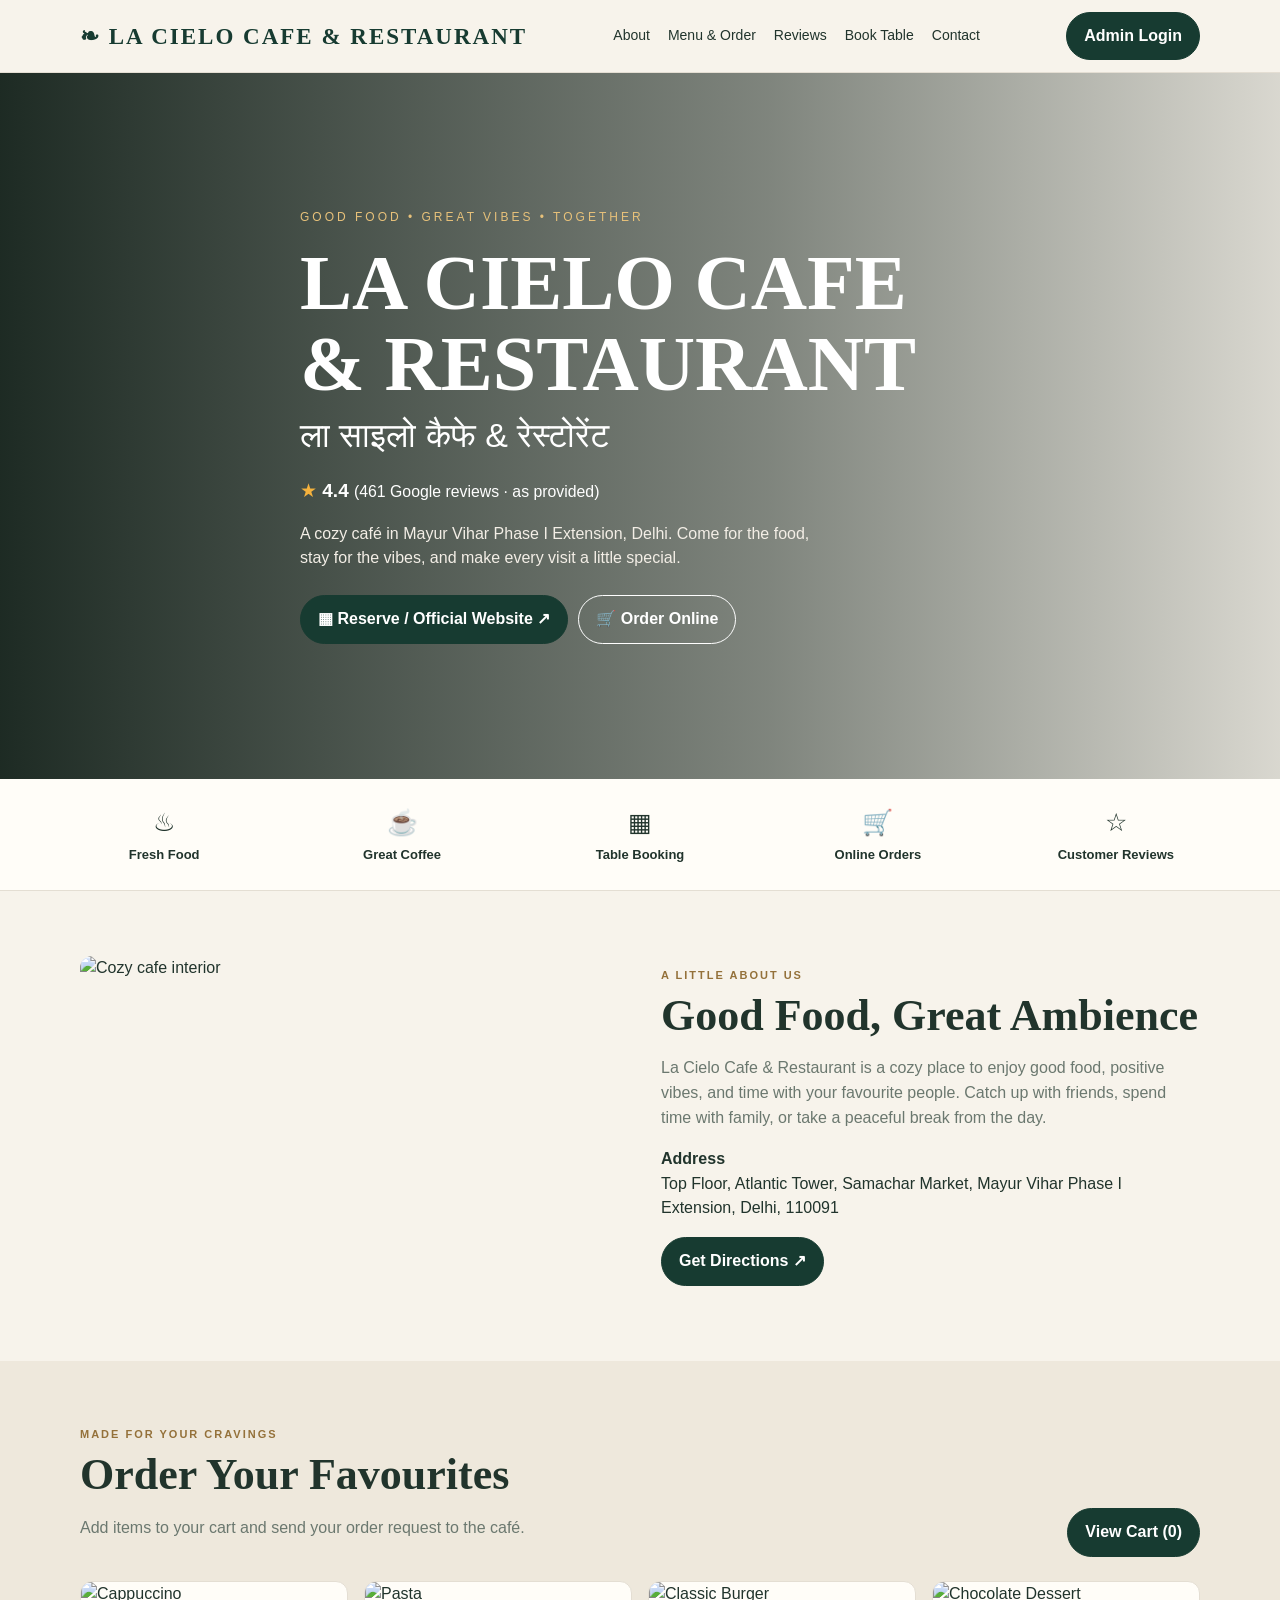
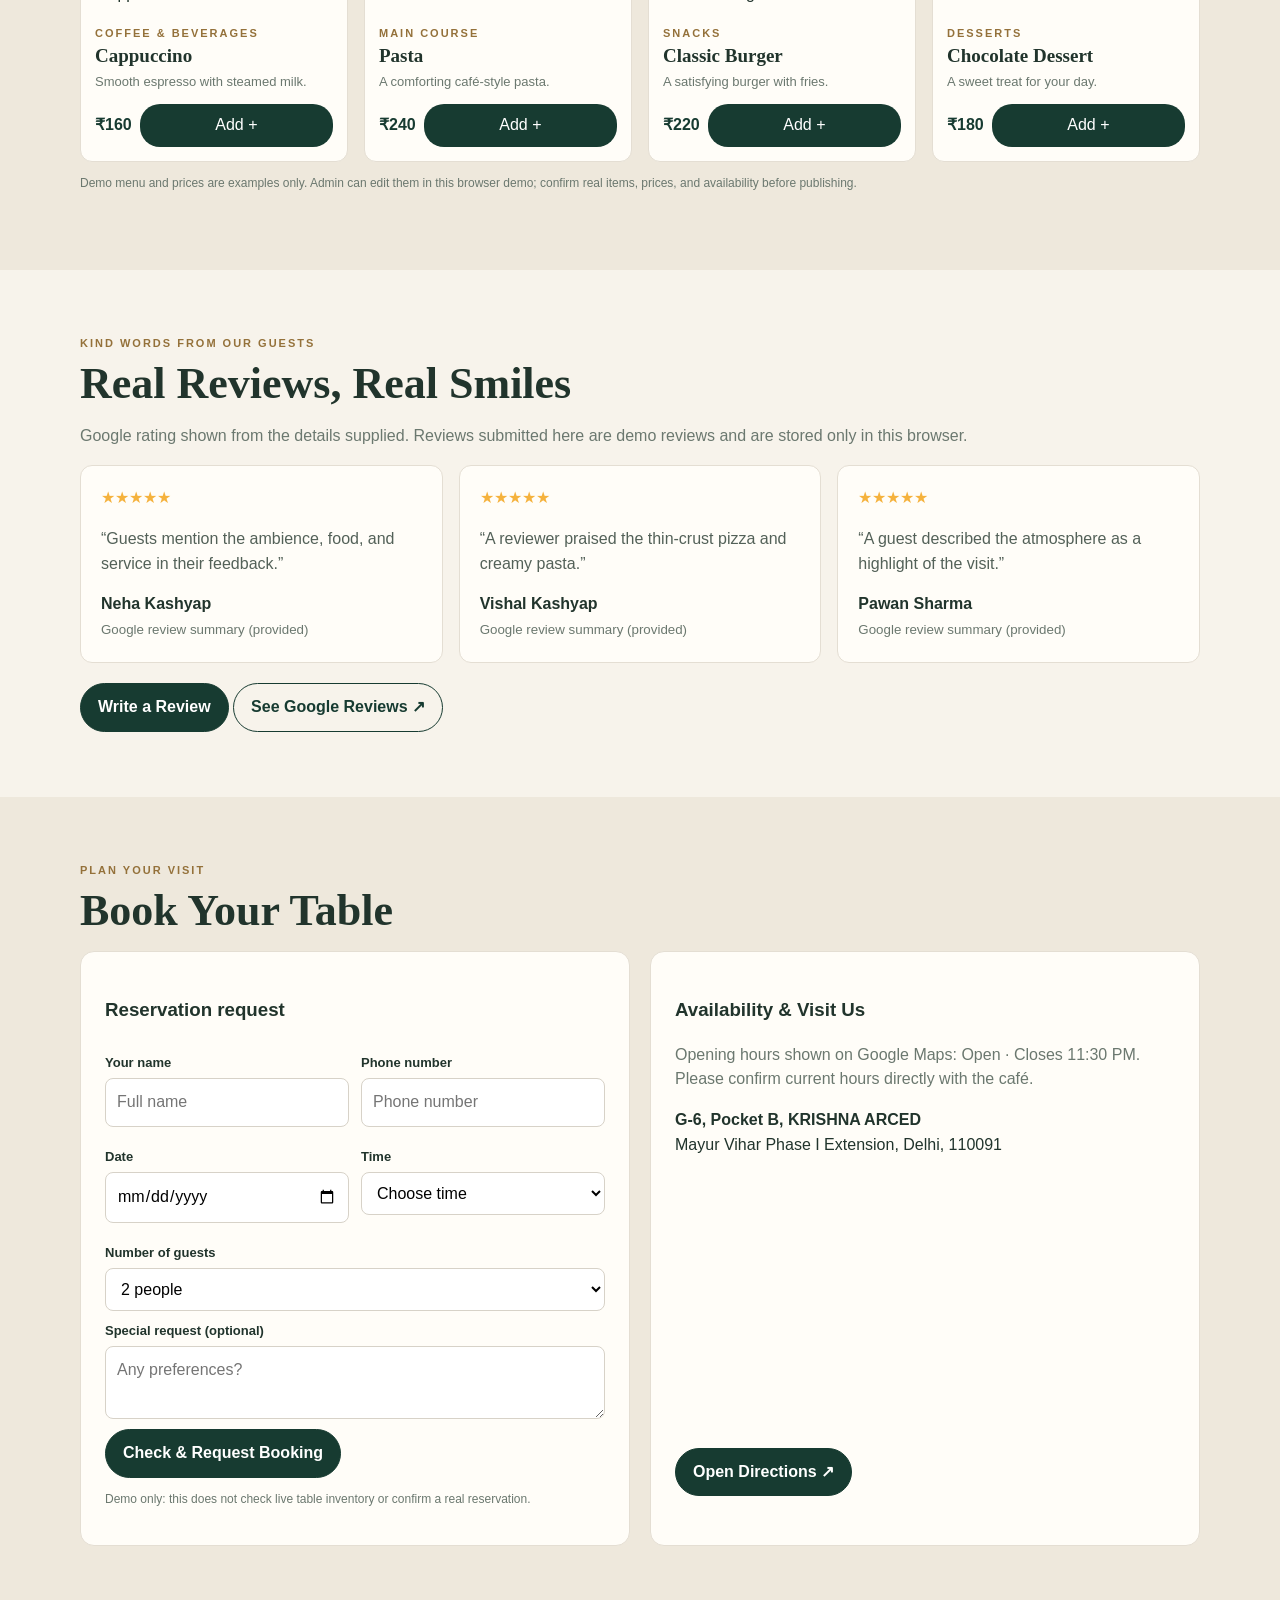
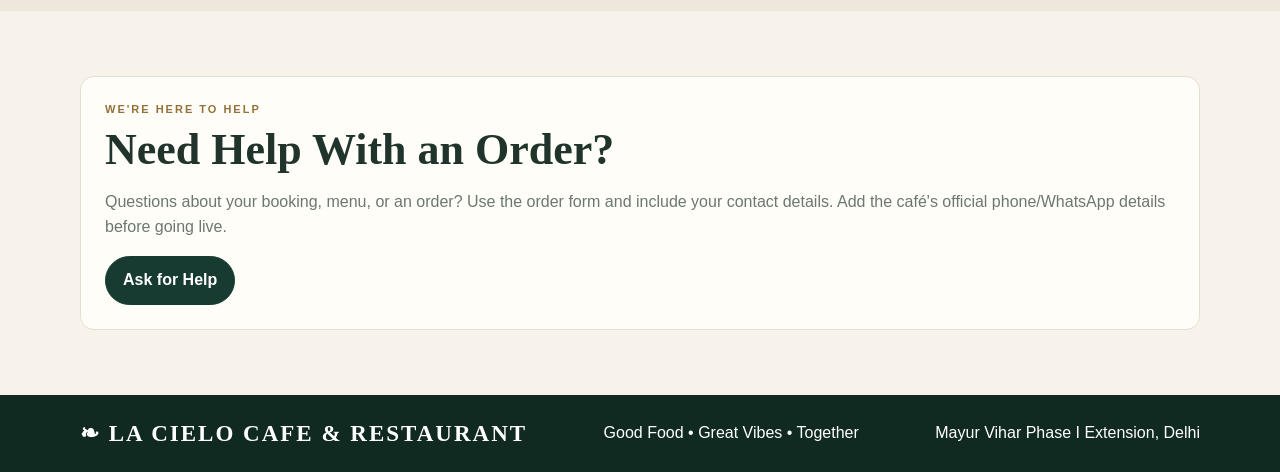
==== index.html @ ee60c6c1 "Add homepage for preview" ====
<!DOCTYPE html>
<html lang="en">
<head>
<meta charset="UTF-8"><meta name="viewport" content="width=device-width, initial-scale=1">
<title>LA CIELO CAFE & RESTAURANT | Good Food • Great Vibes</title>
<style>
:root{--g:#173b31;--g2:#245343;--cream:#f7f3eb;--gold:#dba64a;--ink:#21342c;--muted:#6b786f;--line:#e4ded3;--white:#fffdf8}
*{box-sizing:border-box}html{scroll-behavior:smooth}body{margin:0;background:var(--cream);color:var(--ink);font:16px/1.55 Arial,sans-serif}a{color:inherit;text-decoration:none}button,input,select,textarea{font:inherit}button,.btn{cursor:pointer}.wrap{width:min(1120px,92%);margin:auto}.top{position:sticky;top:0;z-index:10;background:#f7f3ebf2;border-bottom:1px solid var(--line);backdrop-filter:blur(12px)}.nav{height:72px;display:flex;align-items:center;justify-content:space-between;gap:18px}.logo{font:700 23px Georgia,serif;letter-spacing:2px;color:var(--g)}.navlinks{display:flex;gap:18px;font-size:14px}.btn{display:inline-block;border:1px solid var(--g);background:var(--g);color:white;padding:11px 17px;border-radius:28px;font-weight:bold}.btn:hover{background:var(--g2)}.btn.alt{background:transparent;color:var(--g)}.hero{color:white;min-height:490px;display:flex;align-items:center;background:linear-gradient(90deg,#081710e8,#08171080 60%,#08171020),url('https://images.unsplash.com/photo-1554118811-1e0d58224f24?auto=format&fit=crop&w=1800&q=85') center/cover}.hero-inner{padding:70px 0;max-width:680px}.eyebrow{text-transform:uppercase;letter-spacing:3px;color:#e7c17a;font-size:12px}.hero h1{font:700 clamp(44px,7vw,78px)/1.05 Georgia,serif;margin:15px 0 4px}.hindi{font-size:34px;margin-bottom:14px}.rating{font-size:19px;margin:12px 0}.star{color:#f5b23d}.hero p{max-width:520px;color:#f3eee6}.actions{display:flex;gap:10px;flex-wrap:wrap;margin-top:24px}.features{display:grid;grid-template-columns:repeat(5,1fr);background:var(--white);padding:24px 4%;text-align:center;border-bottom:1px solid var(--line);gap:12px}.features span{display:block;font-size:25px}.features b{font-size:13px}section{padding:65px 0}.label{font-size:11px;text-transform:uppercase;letter-spacing:2px;color:#94713a;font-weight:bold}.heading{font:700 clamp(30px,4vw,44px)/1.1 Georgia,serif;margin:8px 0 16px}.muted{color:var(--muted)}.about{display:grid;grid-template-columns:1fr 1fr;gap:42px;align-items:center}.about img{width:100%;height:340px;object-fit:cover;border-radius:12px}.menu-bg{background:#eee8dc}.menu-head{display:flex;justify-content:space-between;align-items:end;gap:20px;margin-bottom:24px}.cards{display:grid;grid-template-columns:repeat(4,1fr);gap:16px}.card{background:var(--white);border:1px solid var(--line);border-radius:12px;overflow:hidden}.card img{width:100%;height:155px;object-fit:cover}.card-body{padding:14px}.card h3{font:700 19px Georgia,serif;margin:0 0 5px}.card p{font-size:13px;color:var(--muted);margin:0 0 12px}.price{font-weight:bold;color:var(--g)}.card button{width:100%;border:0;border-radius:20px;background:var(--g);color:white;padding:9px}.reviews{display:grid;grid-template-columns:repeat(3,1fr);gap:16px}.review{background:var(--white);border:1px solid var(--line);padding:20px;border-radius:12px}.review p{color:#536158}.review small{color:var(--muted)}.booking-grid{display:grid;grid-template-columns:1fr 1fr;gap:20px}.panel{background:var(--white);padding:24px;border:1px solid var(--line);border-radius:14px}.field{display:flex;flex-direction:column;gap:5px;margin:10px 0}.field input,.field select,.field textarea{width:100%;padding:11px;border:1px solid #d7d2c8;border-radius:8px;background:white}.field label{font-size:13px;font-weight:bold}.field-row{display:grid;grid-template-columns:1fr 1fr;gap:12px}.map{width:100%;height:250px;border:0;border-radius:12px}.foot{background:#102a22;color:white;padding:25px 0}.foot-inner{display:flex;justify-content:space-between;gap:20px;align-items:center}.admin-wrap{background:#e9eee9}.admin-top{display:flex;align-items:center;justify-content:space-between;gap:15px;flex-wrap:wrap}.admin-grid{display:grid;grid-template-columns:repeat(3,1fr);gap:14px;margin:20px 0}.stat{padding:18px;background:white;border-radius:10px;border:1px solid var(--line)}.stat strong{font-size:28px;display:block;color:var(--g)}.admin-table{width:100%;border-collapse:collapse;background:white;border-radius:10px;overflow:hidden}.admin-table th,.admin-table td{text-align:left;padding:11px;border-bottom:1px solid var(--line);font-size:13px}.admin-table th{background:#f1f4f0}.smallbtn{border:0;background:var(--g);color:white;padding:7px 10px;border-radius:7px;margin:2px}.smallbtn.red{background:#a33c34}.hidden{display:none!important}.note{font-size:12px;color:var(--muted)}.toast{position:fixed;bottom:20px;right:20px;background:var(--g);color:white;padding:13px 18px;border-radius:10px;display:none;z-index:50;box-shadow:0 5px 25px #0002}.cartbar{position:fixed;bottom:0;left:0;right:0;background:var(--g);color:white;padding:12px 4%;display:none;justify-content:space-between;align-items:center;z-index:8}.modal{position:fixed;inset:0;background:#0009;display:none;align-items:center;justify-content:center;padding:18px;z-index:30}.modal-box{background:var(--cream);padding:24px;border-radius:14px;width:min(540px,100%);max-height:90vh;overflow:auto}.modal-head{display:flex;justify-content:space-between;align-items:center}.x{border:0;background:transparent;font-size:25px}
@media(max-width:800px){.navlinks{display:none}.cards{grid-template-columns:repeat(2,1fr)}.features{grid-template-columns:repeat(3,1fr)}.reviews{grid-template-columns:1fr}.about,.booking-grid{grid-template-columns:1fr}.admin-grid{grid-template-columns:1fr}.hero{min-height:480px}.menu-head{align-items:flex-start;flex-direction:column}}
@media(max-width:500px){.cards{gap:9px}.card img{height:115px}.card-body{padding:10px}.card h3{font-size:16px}.field-row{grid-template-columns:1fr}.foot-inner{flex-direction:column;text-align:center}.features b{font-size:11px}.hero-inner{padding:50px 0}}
</style>
</head>
<body>
<header class="top"><div class="wrap nav"><a href="#home" class="logo">❧ LA CIELO CAFE & RESTAURANT</a><nav class="navlinks"><a href="#about">About</a><a href="#menu">Menu & Order</a><a href="#reviews">Reviews</a><a href="#booking">Book Table</a><a href="#visit">Contact</a></nav><button class="btn" onclick="openAdminLogin()">Admin Login</button></div></header>
<main>
<section class="hero" id="home"><div class="wrap hero-inner"><div class="eyebrow">Good Food • Great Vibes • Together</div><h1>LA CIELO CAFE & RESTAURANT</h1><div class="hindi">ला साइलो कैफे & रेस्टोरेंट</div><div class="rating"><span class="star">★</span> <b>4.4</b> <small>(461 Google reviews · as provided)</small></div><p>A cozy café in Mayur Vihar Phase I Extension, Delhi. Come for the food, stay for the vibes, and make every visit a little special.</p><div class="actions"><a class="btn" target="_blank" rel="noopener" href="https://lacielocafe.vercel.app/">▦ Reserve / Official Website ↗</a><a class="btn alt" style="border-color:white;color:white" href="#menu">🛒 Order Online</a></div></div></section>
<div class="features"><div><span>♨</span><b>Fresh Food</b></div><div><span>☕</span><b>Great Coffee</b></div><div><span>▦</span><b>Table Booking</b></div><div><span>🛒</span><b>Online Orders</b></div><div><span>☆</span><b>Customer Reviews</b></div></div>
<section id="about"><div class="wrap about"><img id="aboutPhoto" src="https://images.unsplash.com/photo-1554118811-1e0d58224f24?auto=format&fit=crop&w=1000&q=80" alt="Cozy cafe interior"><div><div class="label">A little about us</div><h2 class="heading">Good Food, Great Ambience</h2><p class="muted">La Cielo Cafe & Restaurant is a cozy place to enjoy good food, positive vibes, and time with your favourite people. Catch up with friends, spend time with family, or take a peaceful break from the day.</p><p><b>Address</b><br>Top Floor, Atlantic Tower, Samachar Market, Mayur Vihar Phase I Extension, Delhi, 110091</p><a class="btn" target="_blank" rel="noopener" href="https://www.google.com/maps/search/?api=1&query=LA+CIELO+CAFE+%26+RESTAURANT+Mayur+Vihar+Phase+II+Delhi">Get Directions ↗</a></div></div></section>
<section class="menu-bg" id="menu"><div class="wrap"><div class="menu-head"><div><div class="label">Made for your cravings</div><h2 class="heading">Order Your Favourites</h2><p class="muted">Add items to your cart and send your order request to the café.</p></div><button class="btn" onclick="openCart()">View Cart (<span id="cartCount">0</span>)</button></div><div class="cards" id="menuCards"></div><p class="note">Demo menu and prices are examples only. Admin can edit them in this browser demo; confirm real items, prices, and availability before publishing.</p></div></section>
<section id="reviews"><div class="wrap"><div class="label">Kind words from our guests</div><h2 class="heading">Real Reviews, Real Smiles</h2><p class="muted">Google rating shown from the details supplied. Reviews submitted here are demo reviews and are stored only in this browser.</p><div class="reviews" id="reviewCards"></div><div style="margin-top:20px"><button class="btn" onclick="openReview()">Write a Review</button> <a class="btn alt" target="_blank" rel="noopener" href="https://www.google.com/maps/search/?api=1&query=LA+CIELO+CAFE+%26+RESTAURANT+Mayur+Vihar+Phase+II+Delhi">See Google Reviews ↗</a></div></div></section>
<section class="menu-bg" id="booking"><div class="wrap"><div class="label">Plan your visit</div><h2 class="heading">Book Your Table</h2><div class="booking-grid"><form class="panel" id="bookingForm"><h3>Reservation request</h3><div class="field-row"><div class="field"><label for="bname">Your name</label><input id="bname" required placeholder="Full name"></div><div class="field"><label for="bphone">Phone number</label><input id="bphone" required type="tel" placeholder="Phone number"></div></div><div class="field-row"><div class="field"><label for="bdate">Date</label><input id="bdate" required type="date"></div><div class="field"><label for="btime">Time</label><select id="btime" required><option value="">Choose time</option><option>11:00 AM</option><option>12:00 PM</option><option>1:00 PM</option><option>2:00 PM</option><option>3:00 PM</option><option>4:00 PM</option><option>5:00 PM</option><option>6:00 PM</option><option>7:00 PM</option><option>8:00 PM</option><option>9:00 PM</option><option>10:00 PM</option></select></div></div><div class="field"><label for="bpeople">Number of guests</label><select id="bpeople"><option>1 person</option><option selected>2 people</option><option>3 people</option><option>4 people</option><option>5 people</option><option>6 people</option><option>7+ people</option></select></div><div class="field"><label for="bnotes">Special request (optional)</label><textarea id="bnotes" rows="2" placeholder="Any preferences?"></textarea></div><button class="btn" type="submit">Check & Request Booking</button><p class="note">Demo only: this does not check live table inventory or confirm a real reservation.</p></form><div class="panel"><h3>Availability & Visit Us</h3><p class="muted">Opening hours shown on Google Maps: Open · Closes 11:30 PM. Please confirm current hours directly with the café.</p><p><b>G-6, Pocket B, KRISHNA ARCED</b><br>Mayur Vihar Phase I Extension, Delhi, 110091</p><iframe class="map" loading="lazy" title="La Cielo Cafe & Restaurant map" src="https://maps.google.com/maps?q=Samachar%20Market%20Mayur%20Vihar%20Phase%20I%20Extension%20Delhi&t=&z=14&ie=UTF8&iwloc=&output=embed"></iframe><p><a class="btn" target="_blank" rel="noopener" href="https://www.google.com/maps/dir/?api=1&destination=LA+CIELO+CAFE+%26+RESTAURANT%2C+Mayur+Vihar+Phase+II%2C+Delhi">Open Directions ↗</a></p></div></div></div></section>
<section id="help"><div class="wrap panel"><div class="label">We're here to help</div><h2 class="heading">Need Help With an Order?</h2><p class="muted">Questions about your booking, menu, or an order? Use the order form and include your contact details. Add the café's official phone/WhatsApp details before going live.</p><button class="btn" onclick="openHelp()">Ask for Help</button></div></section>
<section id="admin" class="admin-wrap hidden"><div class="wrap"><div class="admin-top"><div><div class="label">Private workspace · demo</div><h2 class="heading">Cafe Admin Dashboard</h2></div><button class="btn alt" onclick="logoutAdmin()">Log Out</button></div><div class="admin-grid"><div class="stat">Orders in this browser<strong id="statOrders">0</strong></div><div class="stat">Table requests<strong id="statBookings">0</strong></div><div class="stat">Customer-submitted reviews<strong id="statReviews">0</strong></div></div><div class="panel"><h3>Manage menu</h3><form id="menuForm"><div class="field-row"><div class="field"><label>Item name</label><input id="mname" required placeholder="e.g. Cappuccino"></div><div class="field"><label>Price (₹)</label><input id="mprice" type="number" min="0" required placeholder="180"></div></div><div class="field-row"><div class="field"><label>Category</label><select id="mcat"><option>Coffee & Beverages</option><option>Snacks</option><option>Main Course</option><option>Desserts</option></select></div><div class="field"><label>Photo URL</label><input id="mphoto" placeholder="https://..."></div></div><div class="field"><label>Description</label><input id="mdesc" placeholder="Short item description"></div><button class="btn" type="submit">Add Menu Item</button></form><div id="adminMenu"></div></div><div class="panel" style="margin-top:18px"><h3>Manage gallery photo</h3><form id="photoForm"><div class="field"><label>Photo URL</label><input id="photourl" required placeholder="Paste a public image URL"></div><button class="btn" type="submit">Update About Photo</button></form><p class="note">This demo only changes the image in this browser. A live site needs cloud image storage.</p></div><div class="panel" style="margin-top:18px"><h3>Order requests</h3><div id="adminOrders"></div></div><div class="panel" style="margin-top:18px"><h3>Table booking requests</h3><div id="adminBookings"></div></div><div class="panel" style="margin-top:18px"><h3>Review moderation</h3><div id="adminReviews"></div></div><p class="note">Security note: this demo admin screen is not password-secured on a server. Do not publish it as a real admin system or enter real customer data.</p></div></section>
</main>
<footer class="foot"><div class="wrap foot-inner"><div class="logo" style="color:white">❧ LA CIELO CAFE & RESTAURANT</div><div>Good Food • Great Vibes • Together</div><div>Mayur Vihar Phase I Extension, Delhi</div></div></footer>
<div class="cartbar" id="cartbar"><span><b id="cartBarCount">0</b> items in cart</span><button class="btn" style="background:white;color:var(--g)" onclick="openCart()">Checkout →</button></div>
<div class="modal" id="modal"><div class="modal-box"><div class="modal-head"><h2 id="modalTitle" class="heading" style="font-size:28px">Details</h2><button class="x" onclick="closeModal()">×</button></div><div id="modalContent"></div></div></div><div class="toast" id="toast"></div>
<script>
const defaultMenu=[
{id:1,name:"Cappuccino",category:"Coffee & Beverages",price:160,desc:"Smooth espresso with steamed milk.",photo:"https://images.unsplash.com/photo-1509042239860-f550ce710b93?auto=format&fit=crop&w=700&q=80"},
{id:2,name:"Pasta",category:"Main Course",price:240,desc:"A comforting café-style pasta.",photo:"https://images.unsplash.com/photo-1473093295043-cdd812d0e601?auto=format&fit=crop&w=700&q=80"},
{id:3,name:"Classic Burger",category:"Snacks",price:220,desc:"A satisfying burger with fries.",photo:"https://images.unsplash.com/photo-1568901346375-23c9450c58cd?auto=format&fit=crop&w=700&q=80"},
{id:4,name:"Chocolate Dessert",category:"Desserts",price:180,desc:"A sweet treat for your day.",photo:"https://images.unsplash.com/photo-1606313564200-e75d5e30476c?auto=format&fit=crop&w=700&q=80"}];
const seedReviews=[
{id:101,name:"Neha Kashyap",stars:5,text:"Guests mention the ambience, food, and service in their feedback.",source:"Google review summary (provided)",approved:true,seed:true},
{id:102,name:"Vishal Kashyap",stars:5,text:"A reviewer praised the thin-crust pizza and creamy pasta.",source:"Google review summary (provided)",approved:true,seed:true},
{id:103,name:"Pawan Sharma",stars:5,text:"A guest described the atmosphere as a highlight of the visit.",source:"Google review summary (provided)",approved:true,seed:true}
];
const get=(k,f)=>{try{return JSON.parse(localStorage.getItem("lacielo_"+k))??f}catch{return f}};
const put=(k,v)=>localStorage.setItem("lacielo_"+k,JSON.stringify(v));
let menu=get("menu",defaultMenu),cart=get("cart",[]),orders=get("orders",[]),bookings=get("bookings",[]),reviews=get("reviews",seedReviews),isAdmin=false;
function safe(s){return String(s??"").replace(/[&<>"']/g,c=>({"&":"&amp;","<":"&lt;",">":"&gt;",'"':"&quot;","'":"&#39;"}[c]))}
function toast(msg){let t=document.getElementById("toast");t.textContent=msg;t.style.display="block";setTimeout(()=>t.style.display="none",2800)}
function renderMenu(){document.getElementById("menuCards").innerHTML=menu.map(m=>`<article class="card"><img src="${safe(m.photo||defaultMenu[0].photo)}" alt="${safe(m.name)}"><div class="card-body"><small class="label">${safe(m.category)}</small><h3>${safe(m.name)}</h3><p>${safe(m.desc||"Prepared fresh at the café.")}</p><div style="display:flex;justify-content:space-between;align-items:center;gap:8px"><span class="price">₹${Number(m.price).toFixed(0)}</span><button onclick="addCart(${m.id})">Add +</button></div></div></article>`).join("")||"<p>Menu is being updated. Please check back soon.</p>";renderAdmin()}
function renderReviews(){let shown=reviews.filter(r=>r.approved);document.getElementById("reviewCards").innerHTML=shown.map(r=>`<article class="review"><div class="star">${"★".repeat(Math.max(1,Math.min(5,r.stars)))}</div><p>“${safe(r.text)}”</p><b>${safe(r.name)}</b><br><small>${safe(r.source||"Customer review")}</small></article>`).join("")||"<p>No reviews yet. Be the first to share your experience.</p>";renderAdmin()}
function addCart(id){let m=menu.find(x=>x.id===id);if(!m)return;let line=cart.find(x=>x.id===id);if(line)line.qty++;else cart.push({...m,qty:1});put("cart",cart);renderCart();toast("Added to cart")}
function renderCart(){let n=cart.reduce((a,x)=>a+x.qty,0);document.getElementById("cartCount").textContent=n;document.getElementById("cartBarCount").textContent=n;document.getElementById("cartbar").style.display=n?"flex":"none";put("cart",cart)}
function openModal(title,html){document.getElementById("modalTitle").textContent=title;document.getElementById("modalContent").innerHTML=html;document.getElementById("modal").style.display="flex"}
function closeModal(){document.getElementById("modal").style.display="none"}
function openCart(){if(!cart.length){toast("Your cart is empty");location.hash="#menu";return}let total=cart.reduce((a,x)=>a+x.price*x.qty,0);openModal("Your Order",`<div>${cart.map(x=>`<div style="display:flex;justify-content:space-between;gap:10px;padding:8px 0;border-bottom:1px solid #ddd"><span>${safe(x.name)} × ${x.qty}</span><b>₹${x.price*x.qty}</b></div>`).join("")}</div><h3>Total: ₹${total}</h3><form id="checkoutForm"><div class="field"><label>Your name</label><input name="name" required></div><div class="field"><label>Phone number</label><input name="phone" type="tel" required></div><div class="field"><label>Pickup or delivery</label><select name="method"><option>Pickup</option><option>Delivery (subject to café confirmation)</option></select></div><div class="field"><label>Address / instructions</label><textarea name="notes" rows="2"></textarea></div><button class="btn">Submit Order Request</button><p class="note">Demo: this sends a request to this browser's admin panel only, not to the café.</p></form>`);document.getElementById("checkoutForm").onsubmit=e=>{e.preventDefault();let f=new FormData(e.target);orders.unshift({id:Date.now(),name:f.get("name"),phone:f.get("phone"),method:f.get("method"),notes:f.get("notes"),items:cart.map(x=>({name:x.name,qty:x.qty,price:x.price})),total,status:"New order request",time:new Date().toLocaleString()});put("orders",orders);cart=[];put("cart",cart);renderCart();renderAdmin();closeModal();toast("Order request saved in this demo")}}
function openReview(){openModal("Write a Review",`<form id="reviewForm"><div class="field"><label>Your name</label><input name="name" required></div><div class="field"><label>Rating</label><select name="stars"><option value="5">★★★★★ - Excellent</option><option value="4">★★★★ - Very good</option><option value="3">★★★ - Good</option><option value="2">★★ - Fair</option><option value="1">★ - Poor</option></select></div><div class="field"><label>Your experience</label><textarea name="text" rows="4" required minlength="8"></textarea></div><button class="btn">Submit for Review</button><p class="note">Customer-submitted reviews wait for admin approval. This does not automatically import Google reviews.</p></form>`);document.getElementById("reviewForm").onsubmit=e=>{e.preventDefault();let f=new FormData(e.target);reviews.unshift({id:Date.now(),name:f.get("name"),stars:Number(f.get("stars")),text:f.get("text"),source:"Website submission",approved:false});put("reviews",reviews);renderReviews();closeModal();toast("Review submitted for admin approval")}}
function openHelp(){openModal("Ask for Help",`<form id="helpForm"><div class="field"><label>Your name</label><input name="name" required></div><div class="field"><label>Phone or email</label><input name="contact" required></div><div class="field"><label>How can we help?</label><textarea name="message" rows="4" required></textarea></div><button class="btn">Submit Help Request</button><p class="note">Demo requests are stored in this browser only.</p></form>`);document.getElementById("helpForm").onsubmit=e=>{e.preventDefault();let f=new FormData(e.target);let helps=get("helps",[]);helps.unshift({name:f.get("name"),contact:f.get("contact"),message:f.get("message"),time:new Date().toLocaleString()});put("helps",helps);closeModal();toast("Help request saved in demo")}}
document.getElementById("bookingForm").onsubmit=e=>{e.preventDefault();let b={id:Date.now(),name:document.getElementById("bname").value,phone:document.getElementById("bphone").value,date:document.getElementById("bdate").value,time:document.getElementById("btime").value,people:document.getElementById("bpeople").value,notes:document.getElementById("bnotes").value,status:"Pending confirmation"};bookings.unshift(b);put("bookings",bookings);renderAdmin();toast("Booking request saved. It is not yet confirmed.");e.target.reset()};
function openAdminLogin(){openModal("Admin Demo Login",`<p>This is a local prototype, not a secure production login.</p><form id="loginForm"><div class="field"><label>Demo password</label><input type="password" name="password" required placeholder="Enter demo123"></div><button class="btn">Open Dashboard</button></form>`);document.getElementById("loginForm").onsubmit=e=>{e.preventDefault();if(new FormData(e.target).get("password")==="demo123"){isAdmin=true;closeModal();document.getElementById("admin").classList.remove("hidden");renderAdmin();location.hash="#admin";toast("Demo admin dashboard opened")}else toast("Demo password is demo123")}}
function logoutAdmin(){isAdmin=false;document.getElementById("admin").classList.add("hidden");toast("Logged out")}
document.getElementById("menuForm").onsubmit=e=>{e.preventDefault();let m={id:Date.now(),name:document.getElementById("mname").value,price:Number(document.getElementById("mprice").value),category:document.getElementById("mcat").value,photo:document.getElementById("mphoto").value||defaultMenu[0].photo,desc:document.getElementById("mdesc").value};menu.push(m);put("menu",menu);e.target.reset();renderMenu();toast("Menu item added")};
document.getElementById("photoForm").onsubmit=e=>{e.preventDefault();document.getElementById("aboutPhoto").src=document.getElementById("photourl").value;put("aboutPhoto",document.getElementById("photourl").value);toast("Photo updated in this browser")};
function renderAdmin(){if(!document.getElementById("admin"))return;document.getElementById("statOrders").textContent=orders.length;document.getElementById("statBookings").textContent=bookings.length;document.getElementById("statReviews").textContent=reviews.filter(r=>!r.seed).length;let am=document.getElementById("adminMenu");if(am)am.innerHTML="<table class='admin-table'><tr><th>Item</th><th>Price</th><th>Action</th></tr>"+menu.map(m=>`<tr><td>${safe(m.name)}</td><td>₹${m.price}</td><td><button class="smallbtn red" onclick="deleteMenu(${m.id})">Delete</button></td></tr>`).join("")+"</table>";
let ao=document.getElementById("adminOrders");if(ao)ao.innerHTML=orders.length?"<table class='admin-table'><tr><th>Order</th><th>Customer</th><th>Total</th><th>Status</th><th>Action</th></tr>"+orders.map(o=>`<tr><td>${o.id.toString().slice(-5)}</td><td>${safe(o.name)}<br>${safe(o.phone)}</td><td>₹${o.total}</td><td>${safe(o.status)}</td><td><button class="smallbtn" onclick="orderStatus(${o.id},'Preparing')">Preparing</button><button class="smallbtn" onclick="orderStatus(${o.id},'Ready')">Ready</button><button class="smallbtn" onclick="orderStatus(${o.id},'Completed')">Complete</button></td></tr>`).join("")+"</table>":"<p class='muted'>No orders in this browser yet.</p>";
let ab=document.getElementById("adminBookings");if(ab)ab.innerHTML=bookings.length?"<table class='admin-table'><tr><th>Guest</th><th>Date & time</th><th>Party</th><th>Status</th><th>Action</th></tr>"+bookings.map(b=>`<tr><td>${safe(b.name)}<br>${safe(b.phone)}</td><td>${safe(b.date)} · ${safe(b.time)}</td><td>${safe(b.people)}</td><td>${safe(b.status)}</td><td><button class="smallbtn" onclick="bookingStatus(${b.id},'Confirmed')">Confirm</button><button class="smallbtn red" onclick="bookingStatus(${b.id},'Declined')">Decline</button></td></tr>`).join("")+"</table>":"<p class='muted'>No booking requests yet.</p>";
let ar=document.getElementById("adminReviews");if(ar)ar.innerHTML=reviews.map(r=>`<div style="padding:12px;border-bottom:1px solid #ddd"><b>${safe(r.name)}</b> · ${"★".repeat(r.stars)}<p>${safe(r.text)}</p><small>${safe(r.source)} · ${r.approved?"Published":"Pending approval"}</small> ${r.seed?"":`<button class="smallbtn" onclick="approveReview(${r.id})">Approve</button><button class="smallbtn red" onclick="deleteReview(${r.id})">Delete</button>`}</div>`).join("")}
function deleteMenu(id){menu=menu.filter(m=>m.id!==id);put("menu",menu);renderMenu();toast("Menu item deleted")}
function orderStatus(id,s){orders=orders.map(o=>o.id===id?{...o,status:s}:o);put("orders",orders);renderAdmin()}
function bookingStatus(id,s){bookings=bookings.map(b=>b.id===id?{...b,status:s}:b);put("bookings",bookings);renderAdmin()}
function approveReview(id){reviews=reviews.map(r=>r.id===id?{...r,approved:true}:r);put("reviews",reviews);renderReviews();toast("Review approved")}
function deleteReview(id){reviews=reviews.filter(r=>r.id!==id);put("reviews",reviews);renderReviews();toast("Review deleted")}
let ap=get("aboutPhoto",null);if(ap)document.getElementById("aboutPhoto").src=ap;
renderMenu();renderReviews();renderCart();
let today=new Date();document.getElementById("bdate").min=new Date(today.getTime()-today.getTimezoneOffset()*60000).toISOString().split("T")[0];
</script>
</body></html>
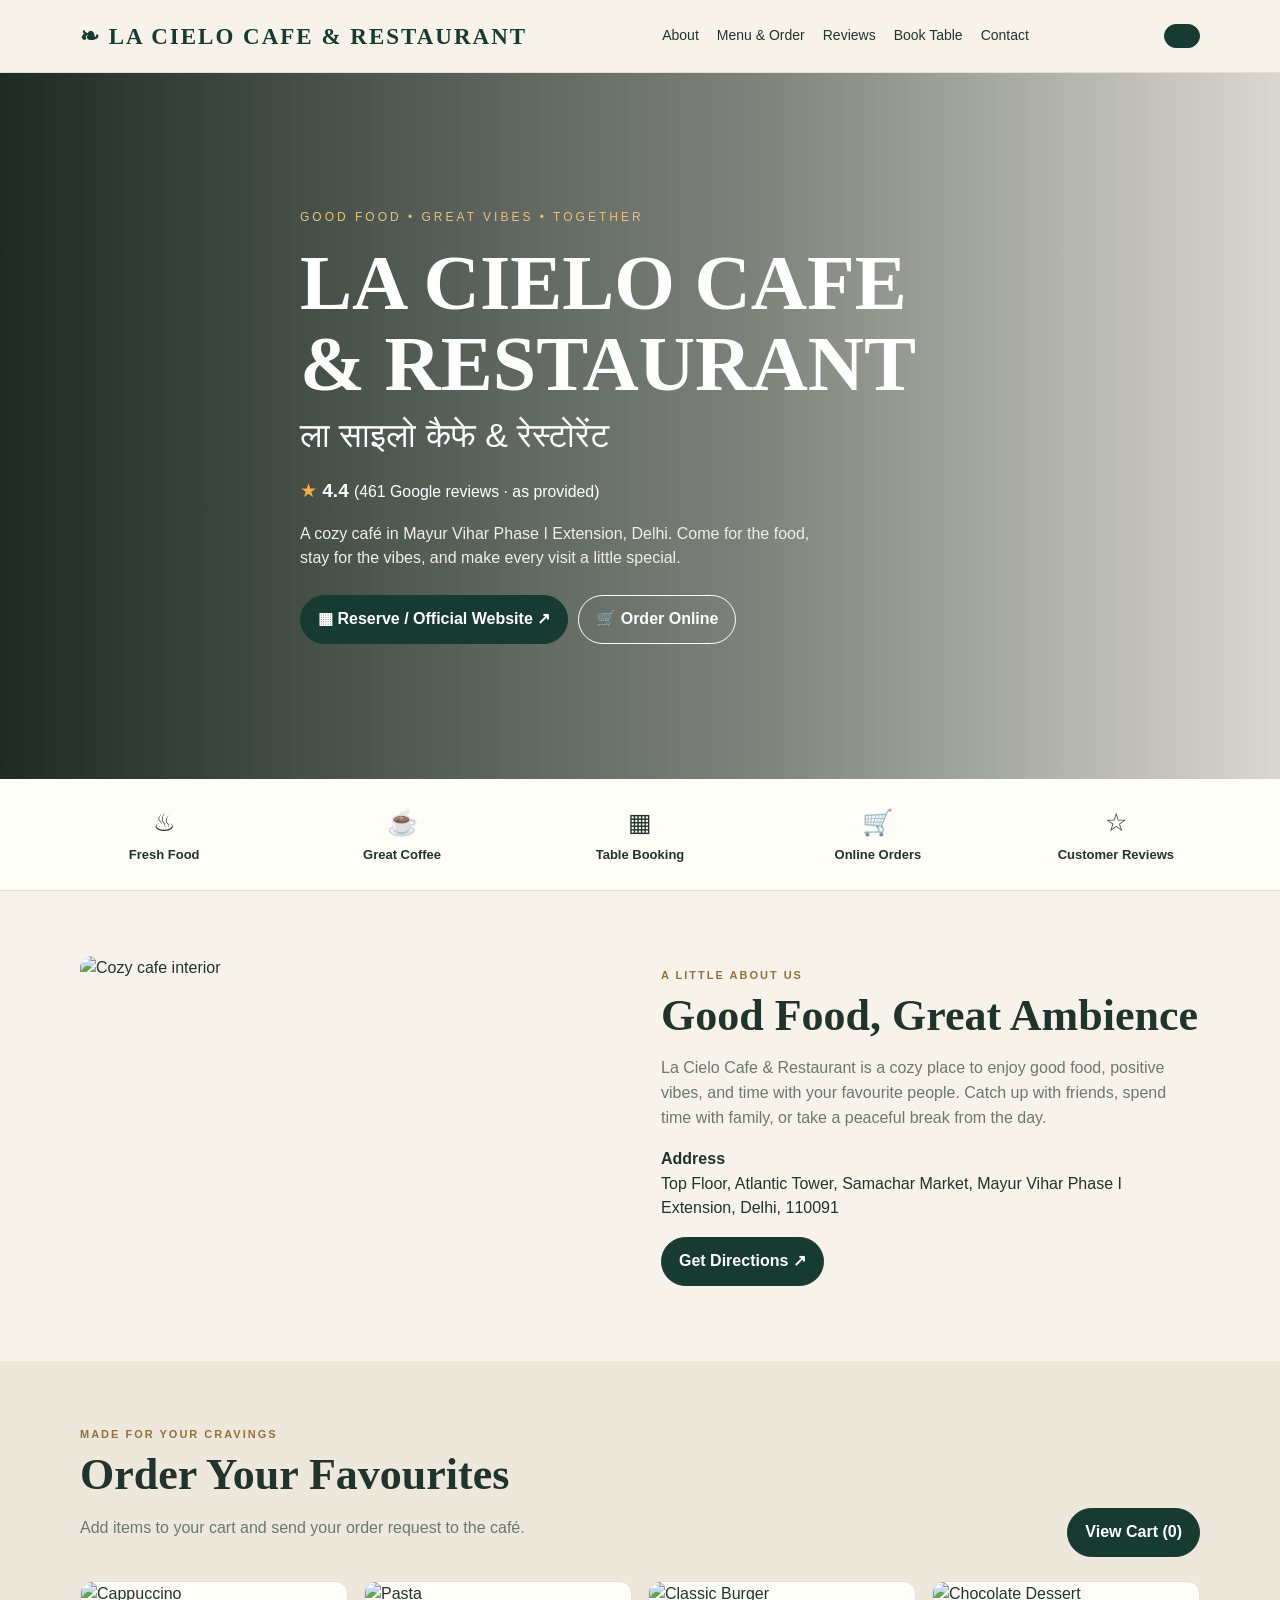
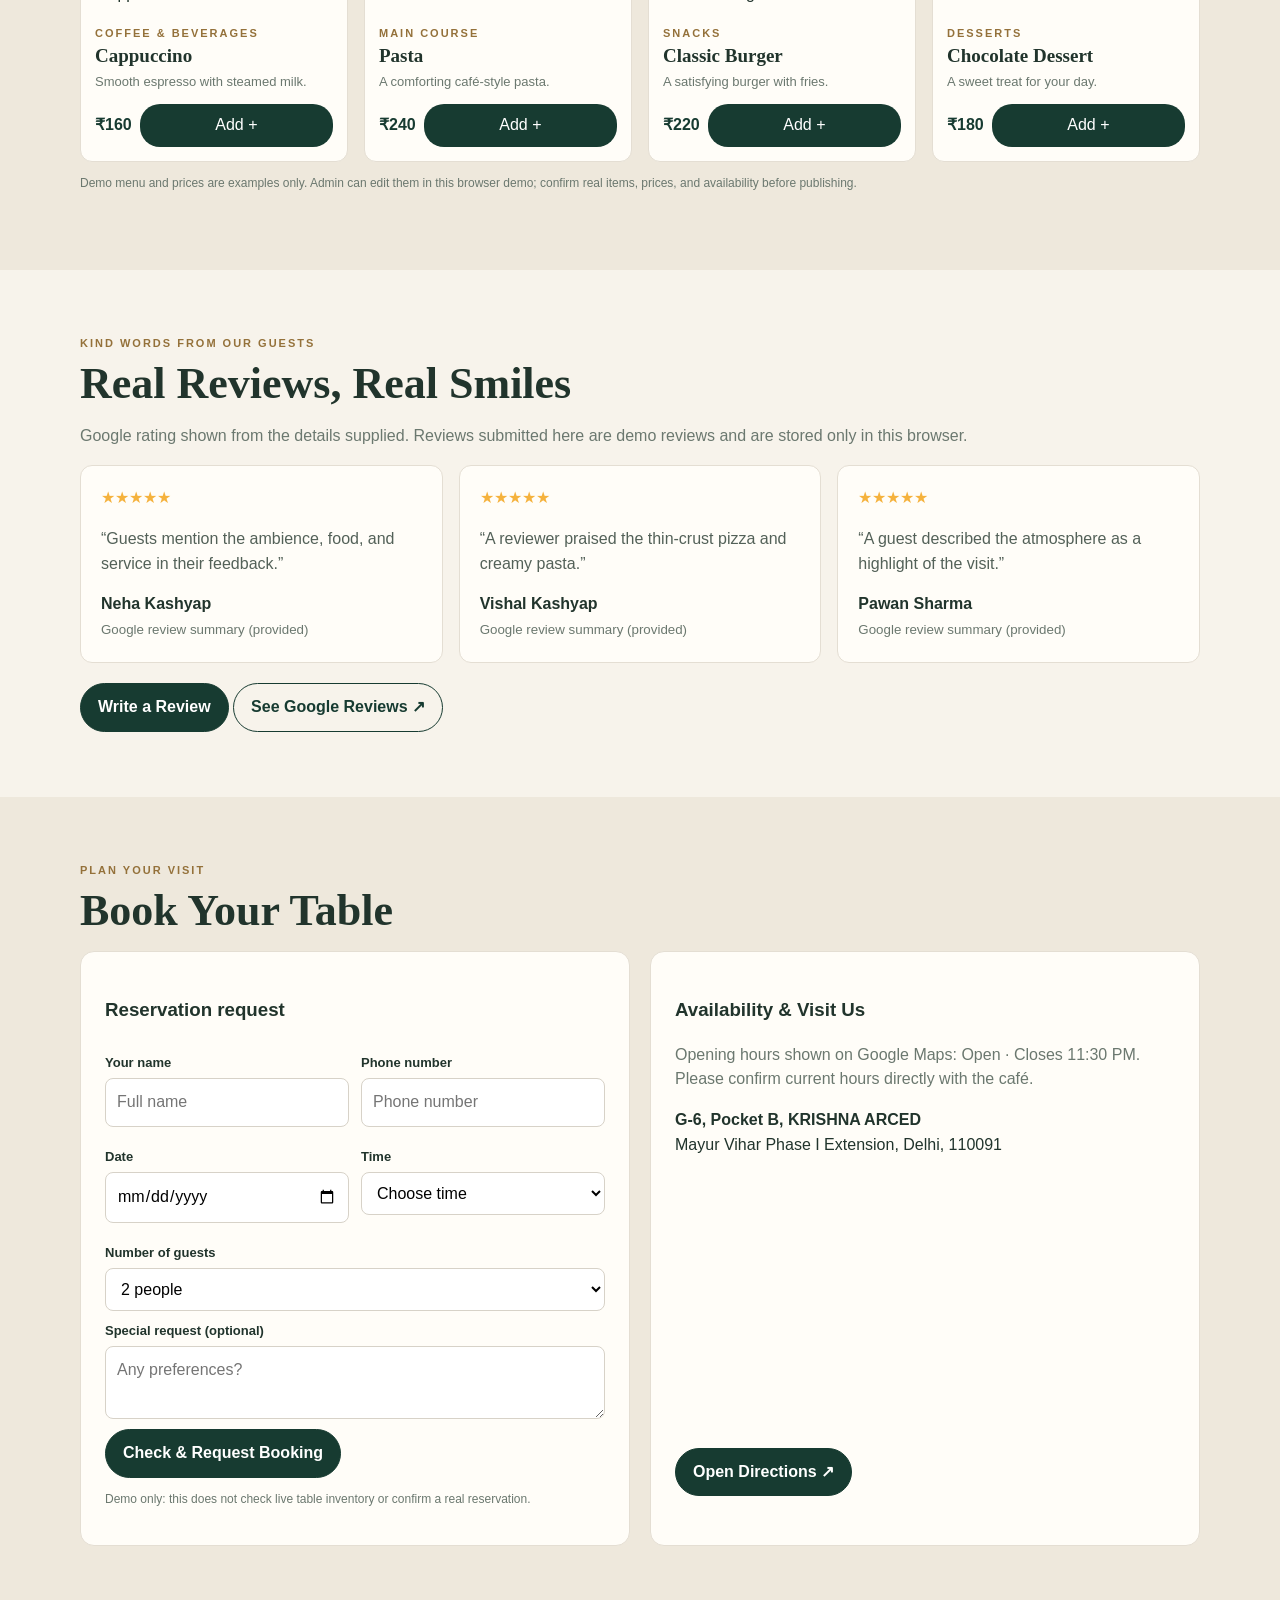
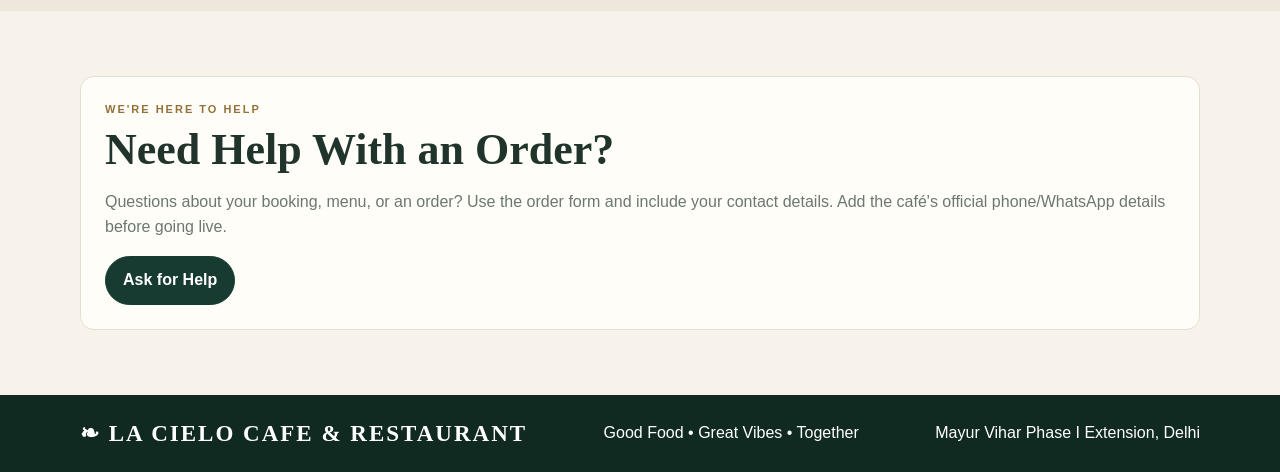
==== commit 6c769fa2: "Hide admin login from customer website" ====
--- a/index.html
+++ b/index.html
@@ -11,7 +11,7 @@
 </style>
 </head>
 <body>
-<header class="top"><div class="wrap nav"><a href="#home" class="logo">❧ LA CIELO CAFE & RESTAURANT</a><nav class="navlinks"><a href="#about">About</a><a href="#menu">Menu & Order</a><a href="#reviews">Reviews</a><a href="#booking">Book Table</a><a href="#visit">Contact</a></nav><button class="btn" onclick="openAdminLogin()">Admin Login</button></div></header>
+<header class="top"><div class="wrap nav"><a href="#home" class="logo">❧ LA CIELO CAFE & RESTAURANT</a><nav class="navlinks"><a href="#about">About</a><a href="#menu">Menu & Order</a><a href="#reviews">Reviews</a><a href="#booking">Book Table</a><a href="#visit">Contact</a></nav><button class="btn" onclick="openAdminLogin()"></button></div></header>
 <main>
 <section class="hero" id="home"><div class="wrap hero-inner"><div class="eyebrow">Good Food • Great Vibes • Together</div><h1>LA CIELO CAFE & RESTAURANT</h1><div class="hindi">ला साइलो कैफे & रेस्टोरेंट</div><div class="rating"><span class="star">★</span> <b>4.4</b> <small>(461 Google reviews · as provided)</small></div><p>A cozy café in Mayur Vihar Phase I Extension, Delhi. Come for the food, stay for the vibes, and make every visit a little special.</p><div class="actions"><a class="btn" target="_blank" rel="noopener" href="https://lacielocafe.vercel.app/">▦ Reserve / Official Website ↗</a><a class="btn alt" style="border-color:white;color:white" href="#menu">🛒 Order Online</a></div></div></section>
 <div class="features"><div><span>♨</span><b>Fresh Food</b></div><div><span>☕</span><b>Great Coffee</b></div><div><span>▦</span><b>Table Booking</b></div><div><span>🛒</span><b>Online Orders</b></div><div><span>☆</span><b>Customer Reviews</b></div></div>
